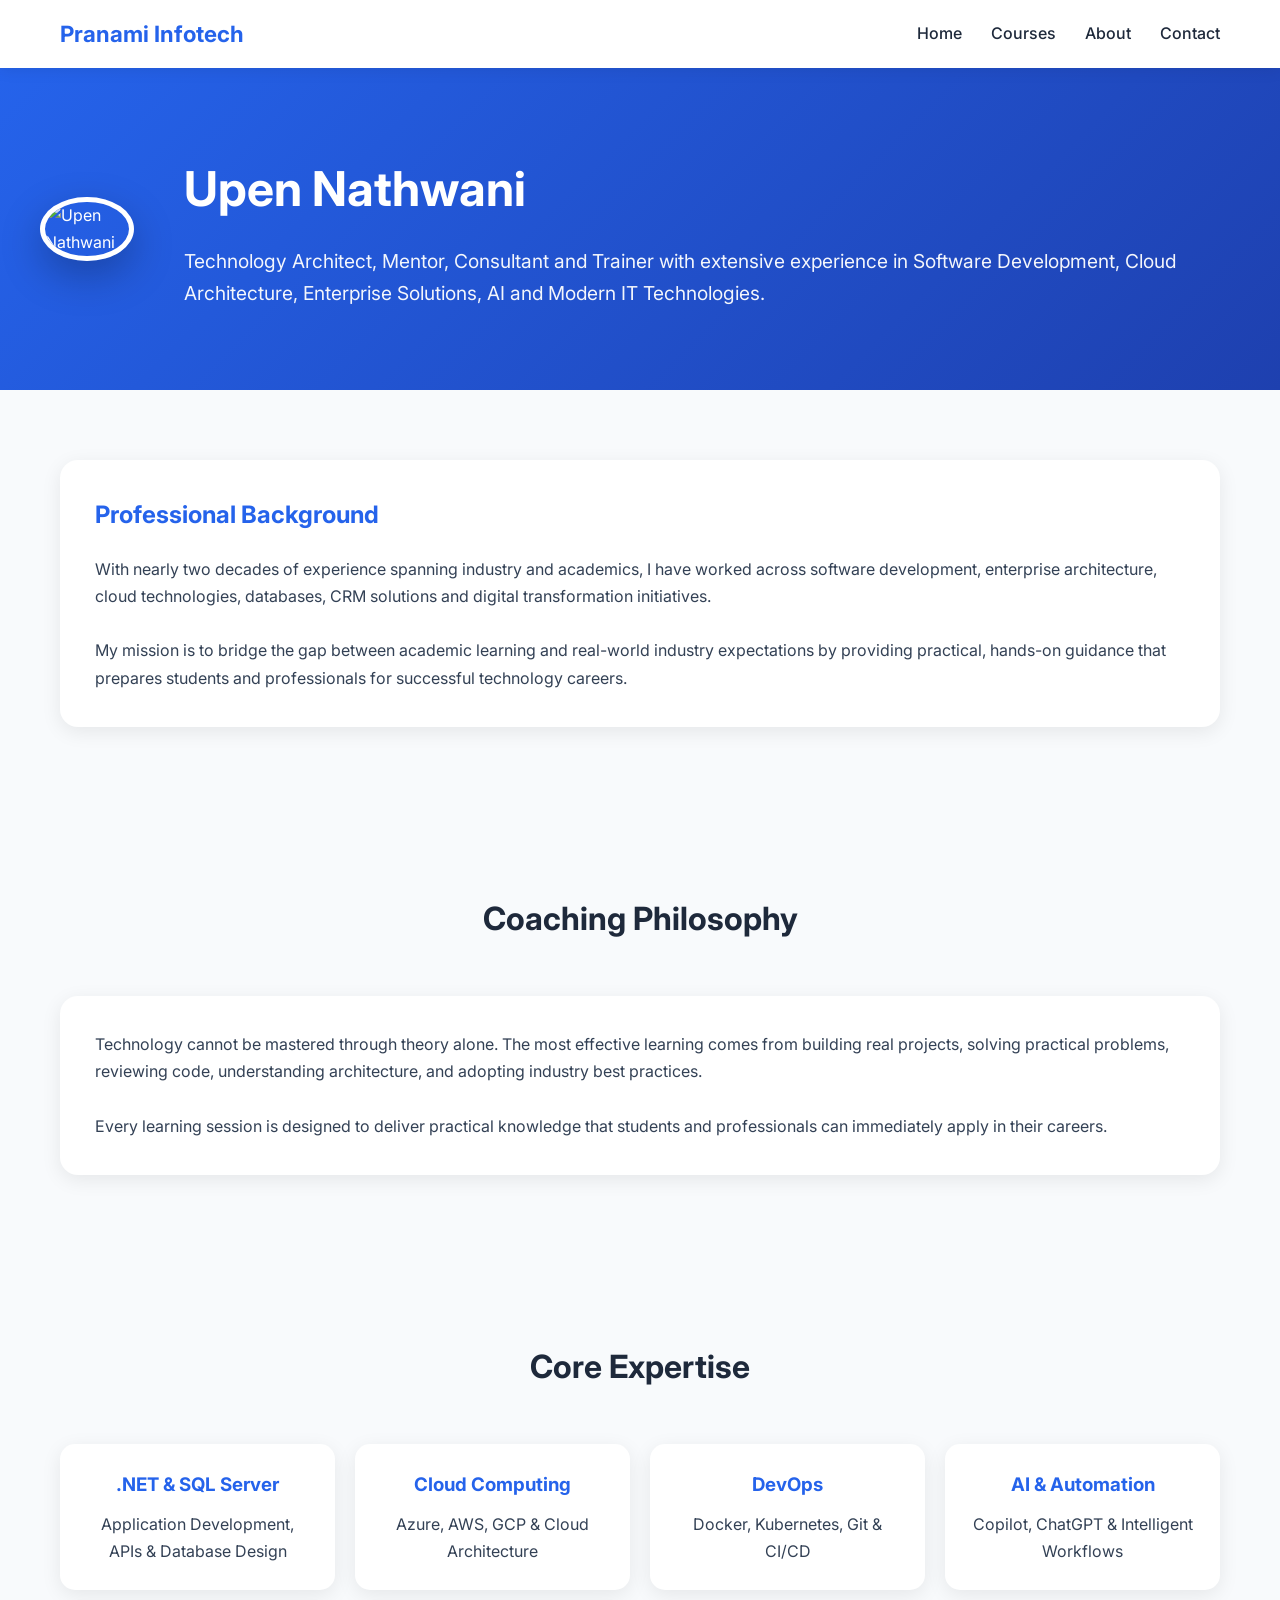
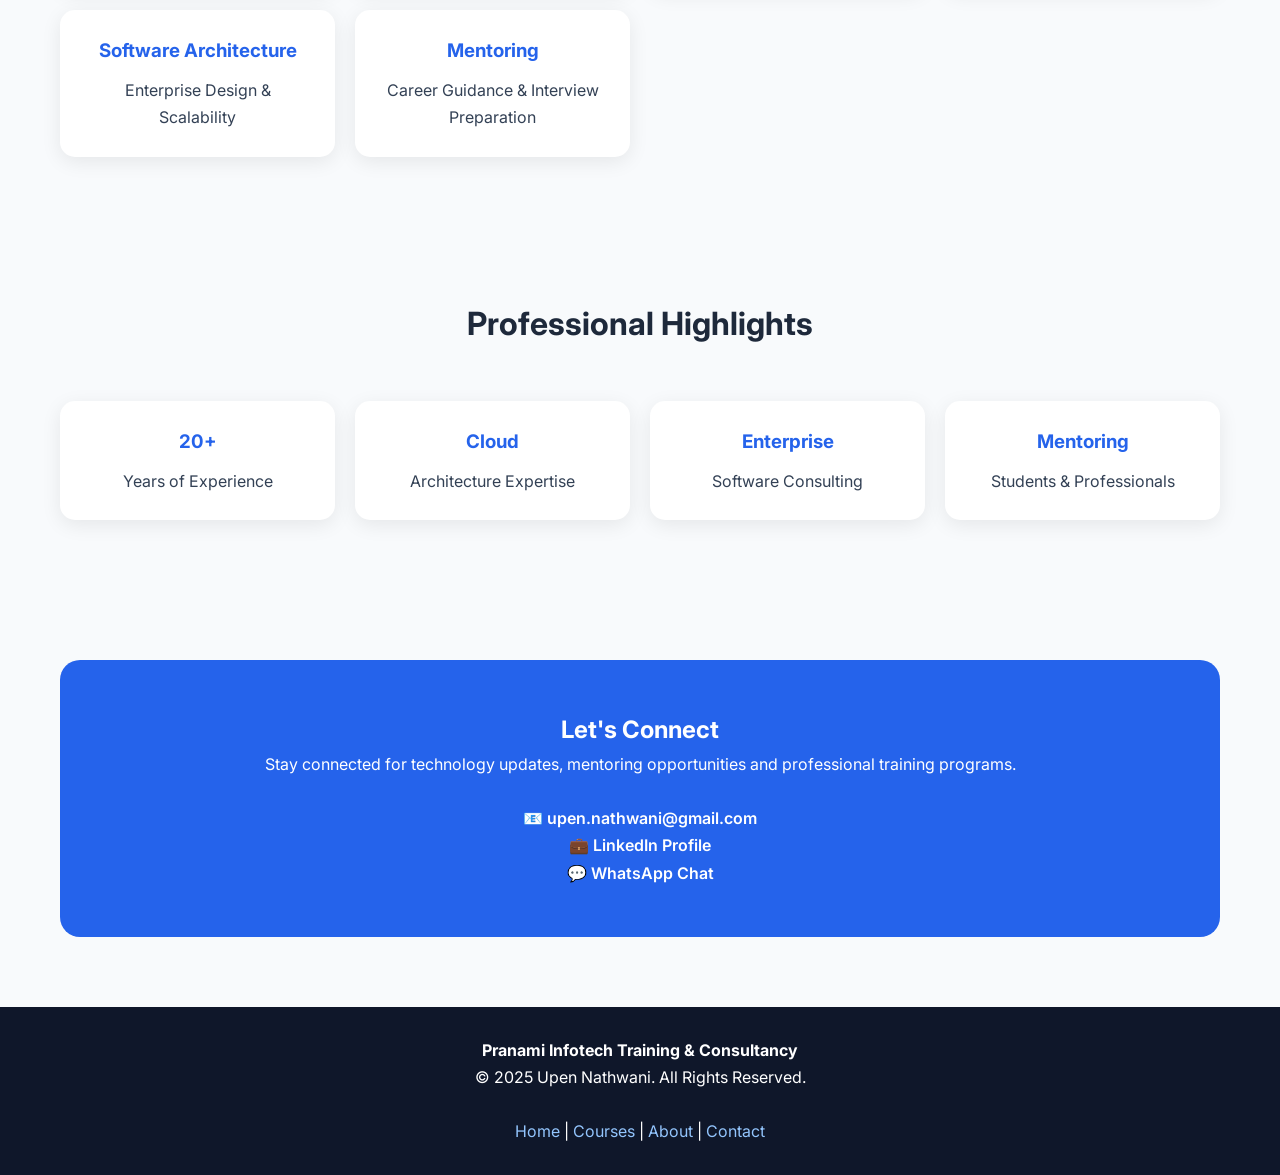
==== index.html @ ad92a818 "Rename index to index.html" ====
<!DOCTYPE html>
<html lang="en">

<head>
<meta charset="UTF-8">
<meta name="viewport" content="width=device-width, initial-scale=1.0">

<title>About Upen Nathwani | Pranami Infotech</title>

<link href="https://fonts.googleapis.com/css2?family=Inter:wght@300;400;500;600;700&display=swap" rel="stylesheet">

<style>

*{
    margin:0;
    padding:0;
    box-sizing:border-box;
}

body{
    font-family:'Inter',sans-serif;
    background:#f8fafc;
    color:#334155;
    line-height:1.7;
}

.navbar{
    background:#ffffff;
    box-shadow:0 2px 15px rgba(0,0,0,.08);
    position:sticky;
    top:0;
    z-index:1000;
}

.nav-container{
    max-width:1200px;
    margin:auto;
    padding:15px 20px;
    display:flex;
    justify-content:space-between;
    align-items:center;
}

.logo{
    font-size:1.4rem;
    font-weight:700;
    color:#2563eb;
}

.nav-links a{
    text-decoration:none;
    margin-left:25px;
    color:#1e293b;
    font-weight:500;
}

.nav-links a:hover{
    color:#2563eb;
}

.hero{
    background:linear-gradient(135deg,#2563eb,#1e40af);
    color:white;
    padding:80px 20px;
}

.hero-container{
    max-width:1200px;
    margin:auto;
    display:flex;
    align-items:center;
    gap:50px;
}

.profile-image img{
    width:280px;
    height:280px;
    object-fit:cover;
    border-radius:50%;
    border:5px solid white;
    box-shadow:0 15px 40px rgba(0,0,0,.25);
}

.hero-content h1{
    font-size:3rem;
    margin-bottom:15px;
}

.hero-content p{
    font-size:1.2rem;
    opacity:.95;
}

.section{
    max-width:1200px;
    margin:auto;
    padding:70px 20px;
}

.section-title{
    text-align:center;
    margin-bottom:50px;
    color:#1e293b;
    font-size:2rem;
}

.card{
    background:white;
    padding:35px;
    border-radius:18px;
    box-shadow:0 5px 20px rgba(0,0,0,.08);
    margin-bottom:25px;
}

.card h2{
    margin-bottom:20px;
    color:#2563eb;
}

.skills-grid{
    display:grid;
    grid-template-columns:repeat(auto-fit,minmax(250px,1fr));
    gap:20px;
}

.skill-card{
    background:white;
    padding:25px;
    border-radius:15px;
    text-align:center;
    box-shadow:0 5px 20px rgba(0,0,0,.08);
    transition:.3s;
}

.skill-card:hover{
    transform:translateY(-6px);
}

.skill-card h3{
    color:#2563eb;
    margin-bottom:10px;
}

.timeline{
    display:grid;
    grid-template-columns:repeat(auto-fit,minmax(200px,1fr));
    gap:20px;
}

.timeline-box{
    background:#ffffff;
    padding:25px;
    text-align:center;
    border-radius:15px;
    box-shadow:0 5px 20px rgba(0,0,0,.08);
}

.timeline-box h3{
    color:#2563eb;
    margin-bottom:10px;
}

.contact-section{
    background:#2563eb;
    color:white;
    text-align:center;
    border-radius:20px;
    padding:50px 20px;
}

.contact-section a{
    color:white;
    text-decoration:none;
    font-weight:600;
}

footer{
    background:#0f172a;
    color:white;
    text-align:center;
    padding:30px;
}

footer a{
    color:#93c5fd;
    text-decoration:none;
}

@media(max-width:768px){

.hero-container{
    flex-direction:column;
    text-align:center;
}

.hero-content h1{
    font-size:2rem;
}

.nav-container{
    flex-direction:column;
}

.nav-links{
    margin-top:10px;
}

.nav-links a{
    margin:0 8px;
}

.profile-image img{
    width:220px;
    height:220px;
}
}

</style>
</head>

<body>

<nav class="navbar">
    <div class="nav-container">
        <div class="logo">Pranami Infotech</div>

        <div class="nav-links">
            <a href="index.html">Home</a>
            <a href="lessons.html">Courses</a>
            <a href="about.html">About</a>
            <a href="contact.html">Contact</a>
        </div>
    </div>
</nav>

<section class="hero">

<div class="hero-container">

<div class="profile-image">
    <img src="Upen.jpg" alt="Upen Nathwani">
</div>

<div class="hero-content">
    <h1>Upen Nathwani</h1>
    <p>
        Technology Architect, Mentor, Consultant and Trainer
        with extensive experience in Software Development,
        Cloud Architecture, Enterprise Solutions, AI and Modern IT Technologies.
    </p>
</div>

</div>

</section>

<section class="section">

<div class="card">

<h2>Professional Background</h2>

<p>
With nearly two decades of experience spanning industry and academics,
I have worked across software development, enterprise architecture,
cloud technologies, databases, CRM solutions and digital transformation initiatives.
</p>

<br>

<p>
My mission is to bridge the gap between academic learning and real-world
industry expectations by providing practical, hands-on guidance that prepares
students and professionals for successful technology careers.
</p>

</div>

</section>

<section class="section">

<h2 class="section-title">Coaching Philosophy</h2>

<div class="card">

<p>
Technology cannot be mastered through theory alone.
The most effective learning comes from building real projects,
solving practical problems, reviewing code, understanding architecture,
and adopting industry best practices.
</p>

<br>

<p>
Every learning session is designed to deliver practical knowledge
that students and professionals can immediately apply in their careers.
</p>

</div>

</section>

<section class="section">

<h2 class="section-title">Core Expertise</h2>

<div class="skills-grid">

<div class="skill-card">
    <h3>.NET & SQL Server</h3>
    <p>Application Development, APIs & Database Design</p>
</div>

<div class="skill-card">
    <h3>Cloud Computing</h3>
    <p>Azure, AWS, GCP & Cloud Architecture</p>
</div>

<div class="skill-card">
    <h3>DevOps</h3>
    <p>Docker, Kubernetes, Git & CI/CD</p>
</div>

<div class="skill-card">
    <h3>AI & Automation</h3>
    <p>Copilot, ChatGPT & Intelligent Workflows</p>
</div>

<div class="skill-card">
    <h3>Software Architecture</h3>
    <p>Enterprise Design & Scalability</p>
</div>

<div class="skill-card">
    <h3>Mentoring</h3>
    <p>Career Guidance & Interview Preparation</p>
</div>

</div>

</section>

<section class="section">

<h2 class="section-title">Professional Highlights</h2>

<div class="timeline">

<div class="timeline-box">
    <h3>20+</h3>
    <p>Years of Experience</p>
</div>

<div class="timeline-box">
    <h3>Cloud</h3>
    <p>Architecture Expertise</p>
</div>

<div class="timeline-box">
    <h3>Enterprise</h3>
    <p>Software Consulting</p>
</div>

<div class="timeline-box">
    <h3>Mentoring</h3>
    <p>Students & Professionals</p>
</div>

</div>

</section>

<section class="section">

<div class="contact-section">

<h2>Let's Connect</h2>

<p>
Stay connected for technology updates, mentoring opportunities
and professional training programs.
</p>

<br>

<p>
📧 <a href="mailto:upen.nathwani@gmail.com">upen.nathwani@gmail.com</a>
</p>

<p>
💼 <a href="https://www.linkedin.com/in/upen-nathwani/" target="_blank">
LinkedIn Profile
</a>
</p>

<p>
💬 <a href="https://wa.me/919409413838" target="_blank">
WhatsApp Chat
</a>
</p>

</div>

</section>

<footer>

<p>
<strong>Pranami Infotech Training & Consultancy</strong><br>
© 2025 Upen Nathwani. All Rights Reserved.
</p>

<br>

<p>
<a href="index.html">Home</a> |
<a href="lessons.html">Courses</a> |
<a href="about.html">About</a> |
<a href="contact.html">Contact</a>
</p>

</footer>

</body>
</html>
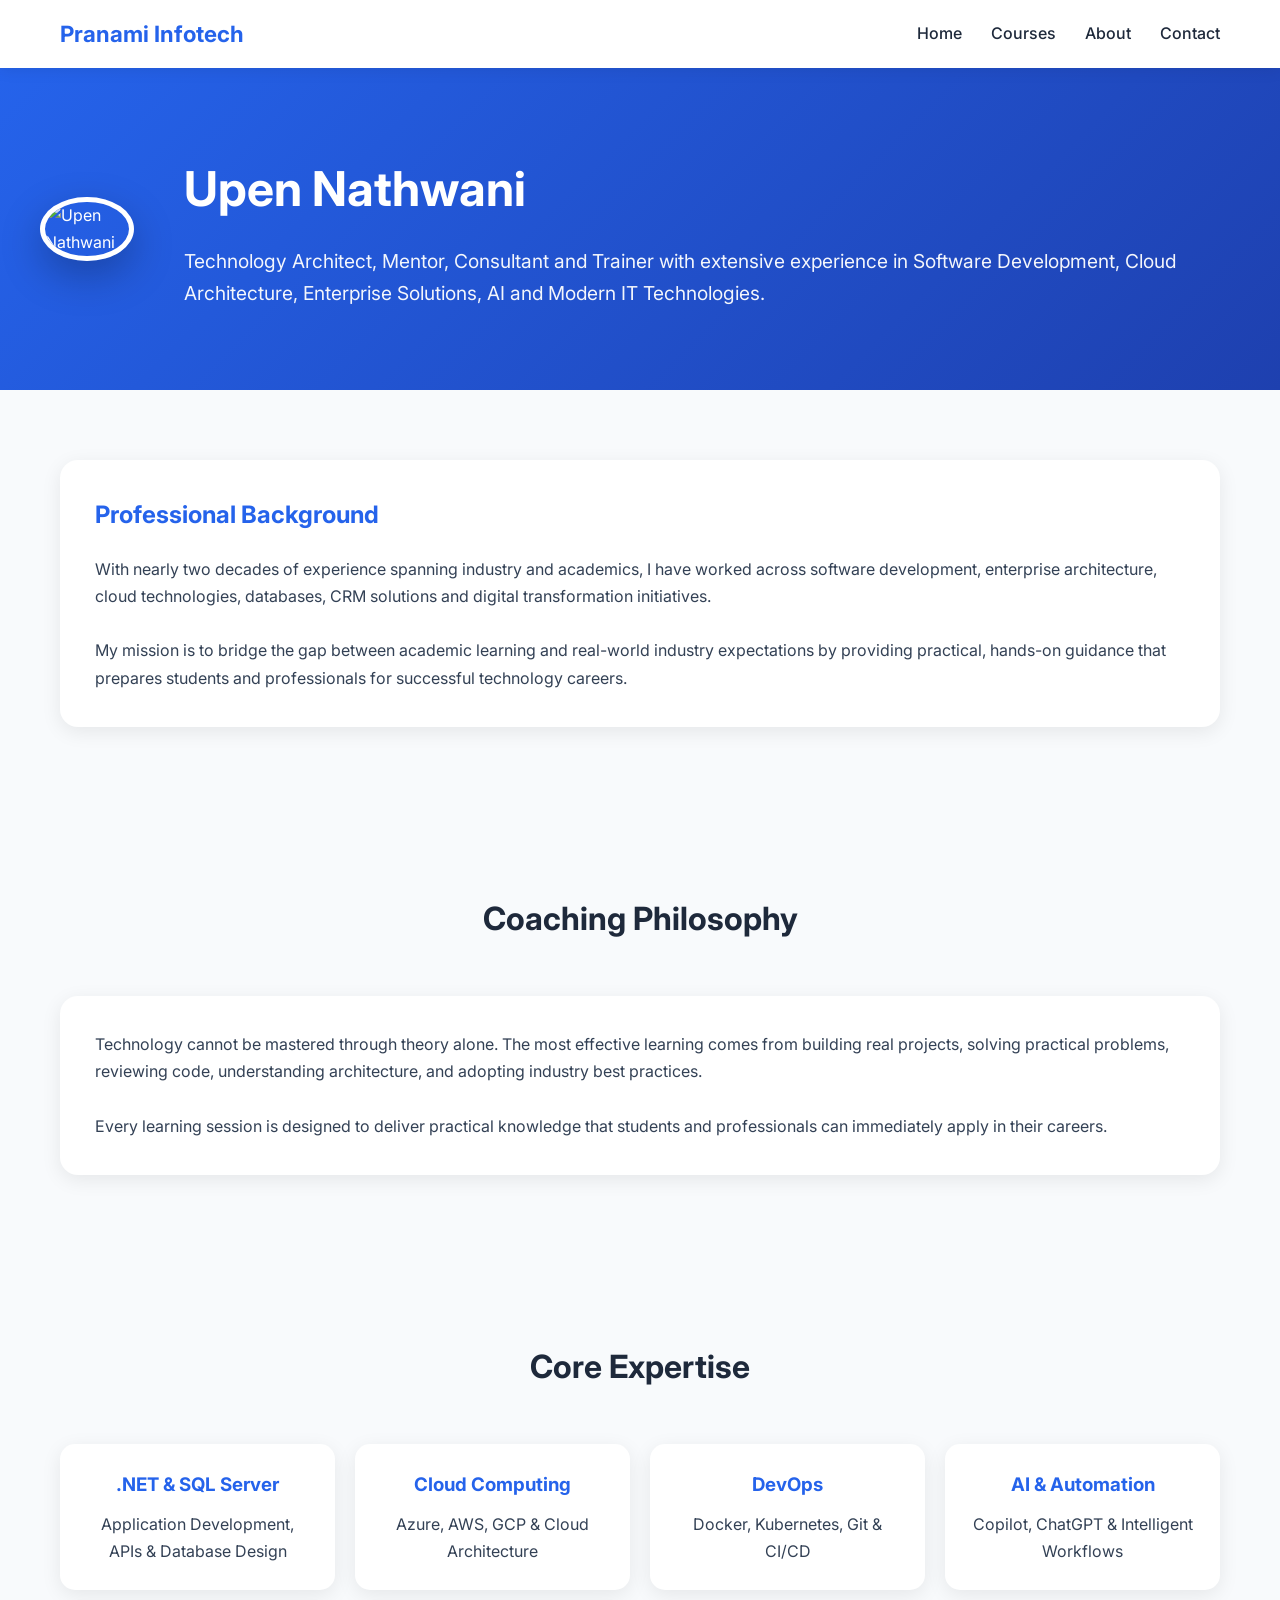
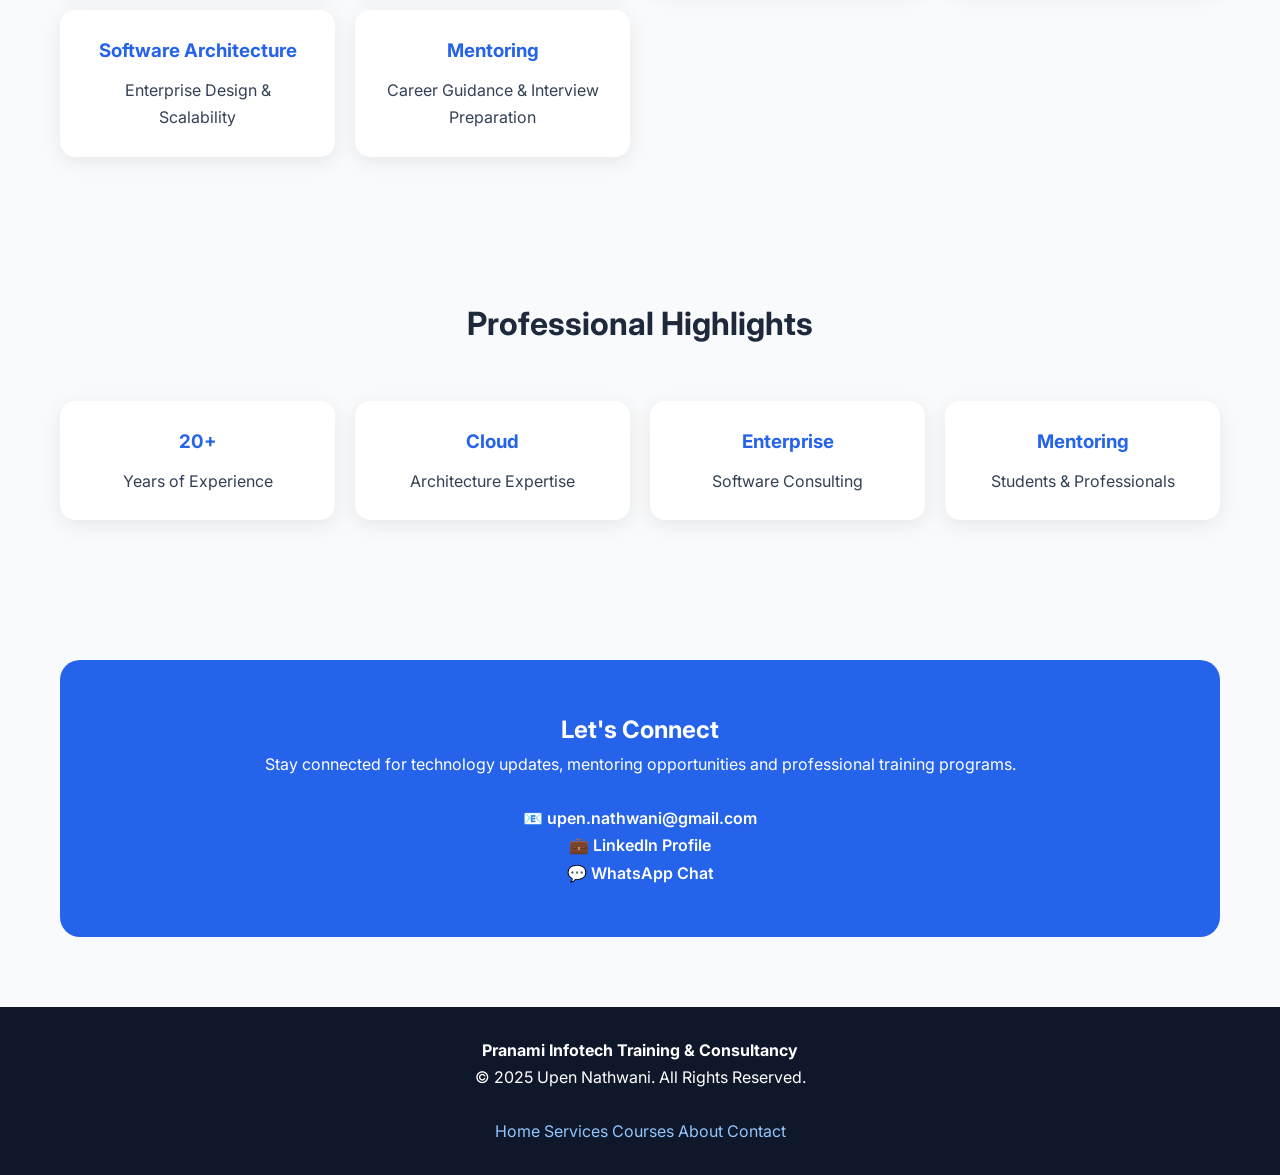
==== commit b4517723: "Update footer links in index.html" ====
--- a/index.html
+++ b/index.html
@@ -415,9 +415,10 @@
 <br>
 
 <p>
-<a href="index.html">Home</a> |
-<a href="lessons.html">Courses</a> |
-<a href="about.html">About</a> |
+<a href="index.html">Home</a>
+<a href="services.html">Services</a>
+<a href="lessons.html">Courses</a>
+<a href="about.html">About</a>
 <a href="contact.html">Contact</a>
 </p>
 
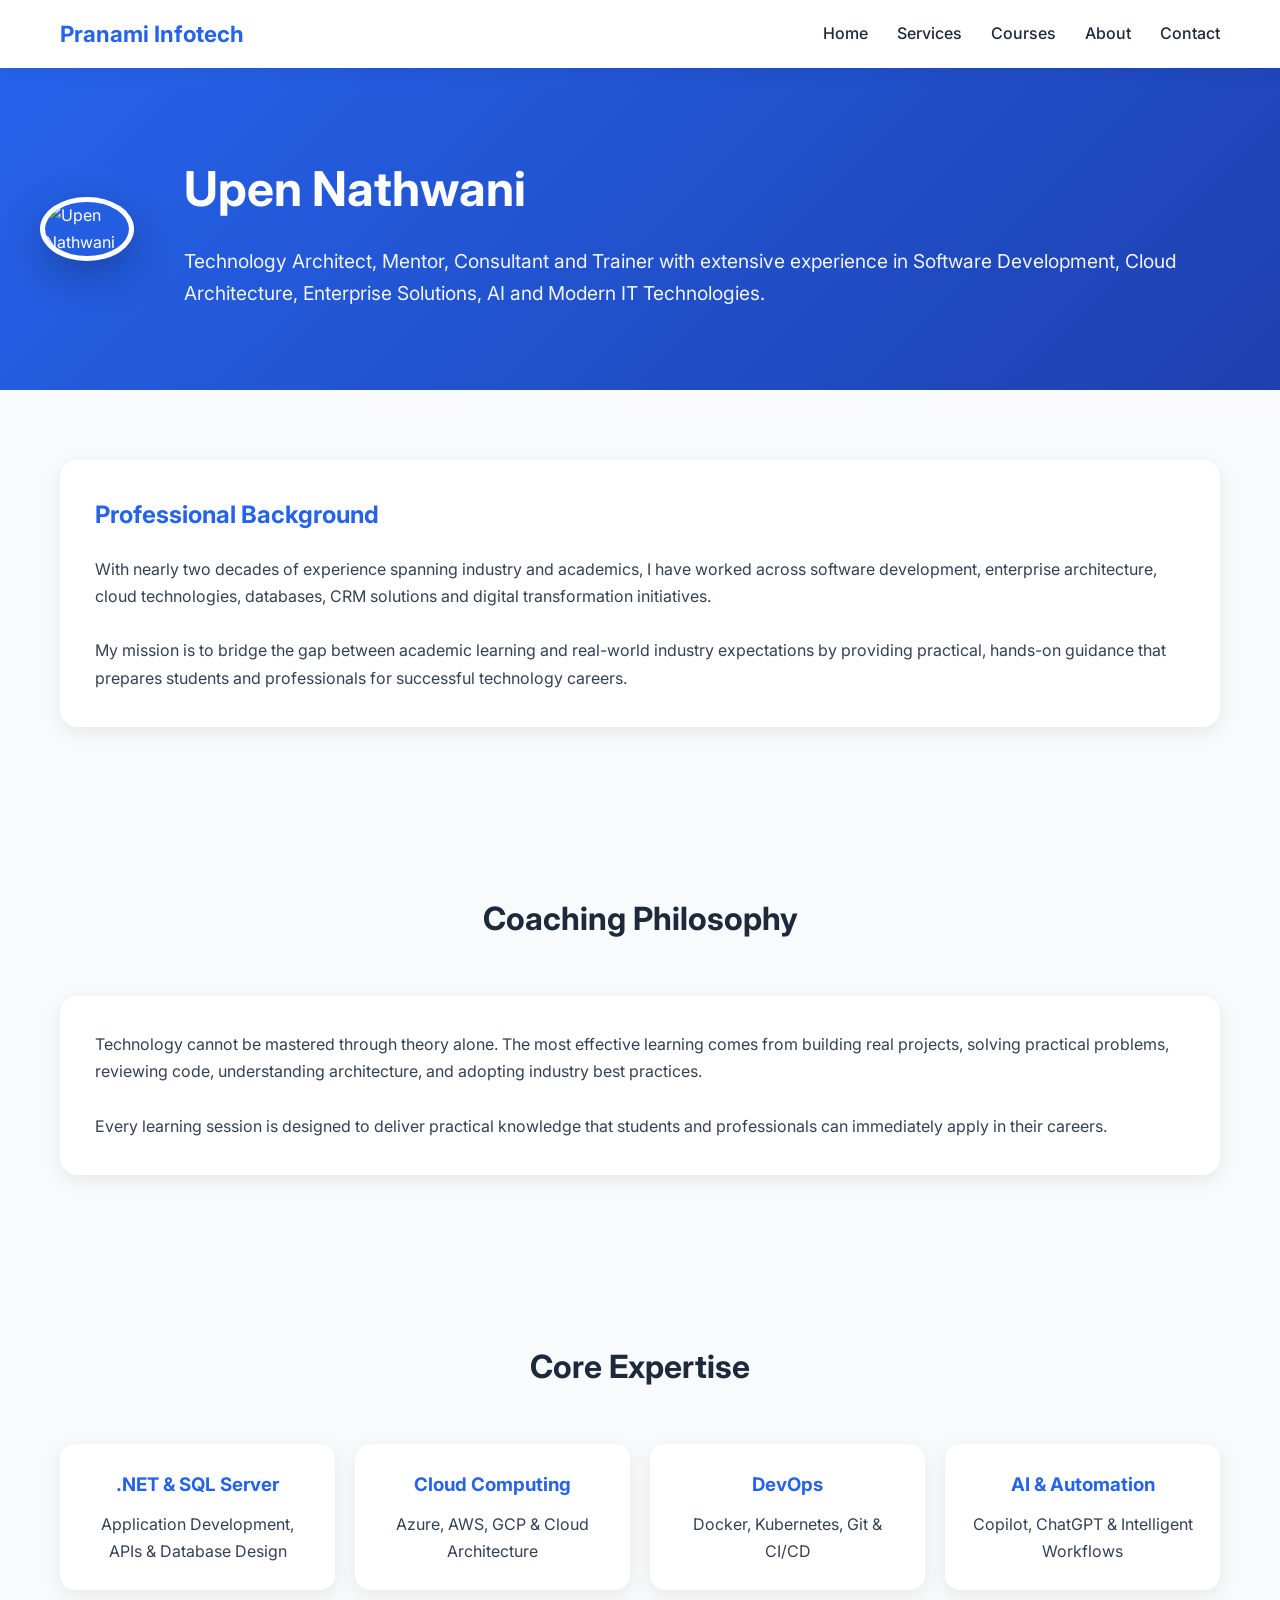
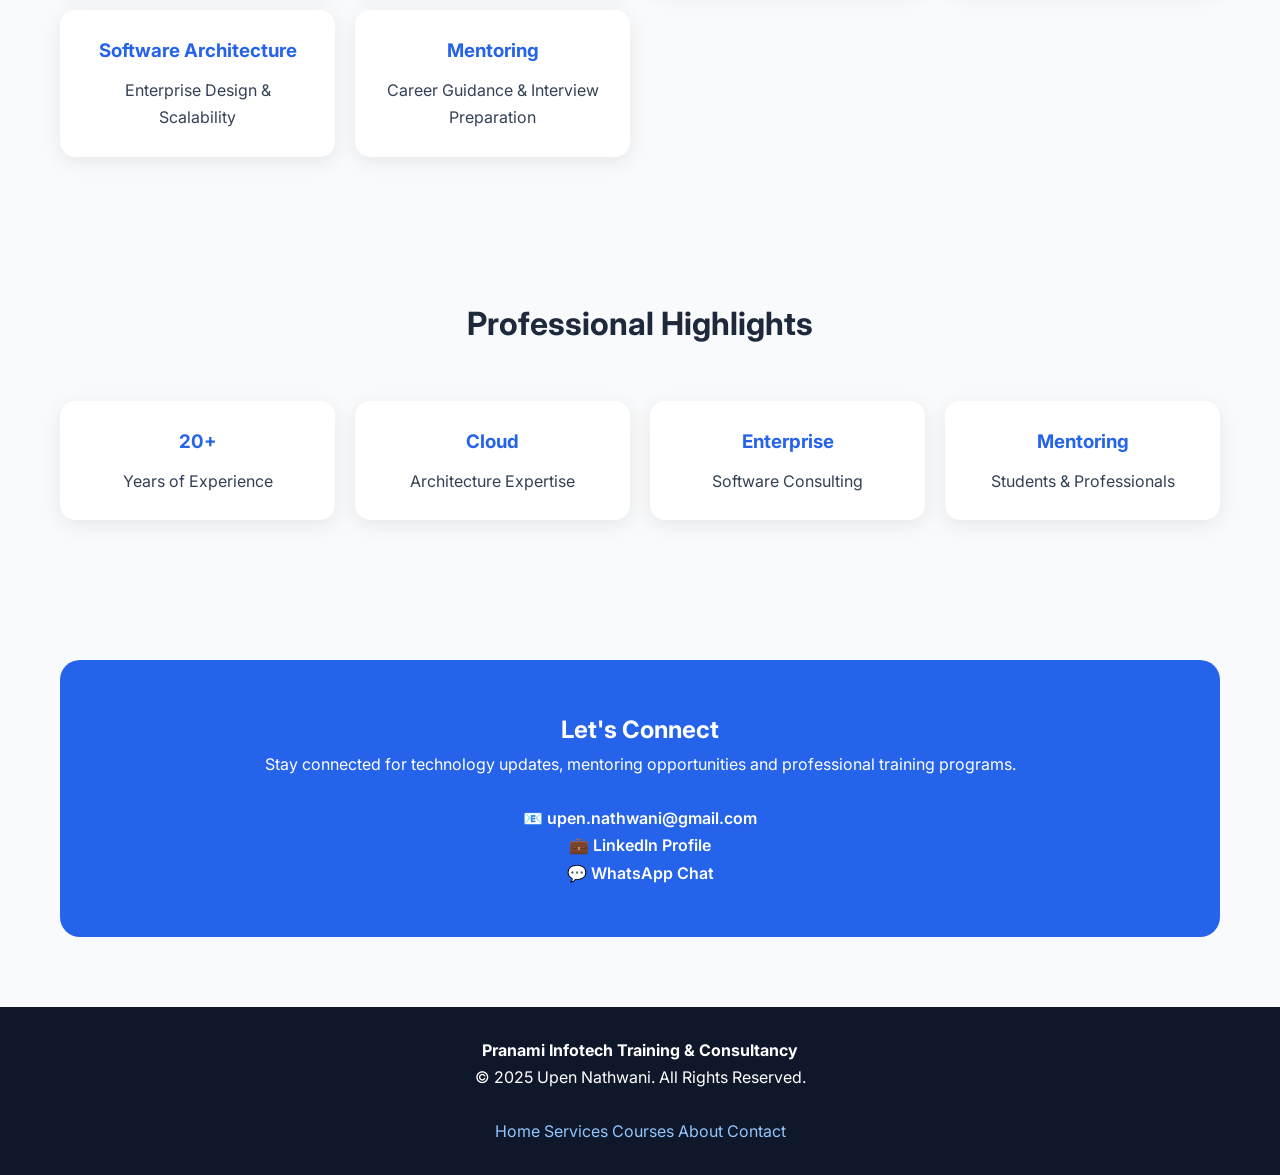
==== commit 5fb37eb6: "Fix indentation in navbar logo section" ====
--- a/index.html
+++ b/index.html
@@ -222,10 +222,11 @@
 
 <nav class="navbar">
     <div class="nav-container">
-        <div class="logo">Pranami Infotech</div>
-
+        <div class="logo">Pranami Infotech</div>        
+        
         <div class="nav-links">
             <a href="index.html">Home</a>
+            <a href="services.html">Services</a>
             <a href="lessons.html">Courses</a>
             <a href="about.html">About</a>
             <a href="contact.html">Contact</a>
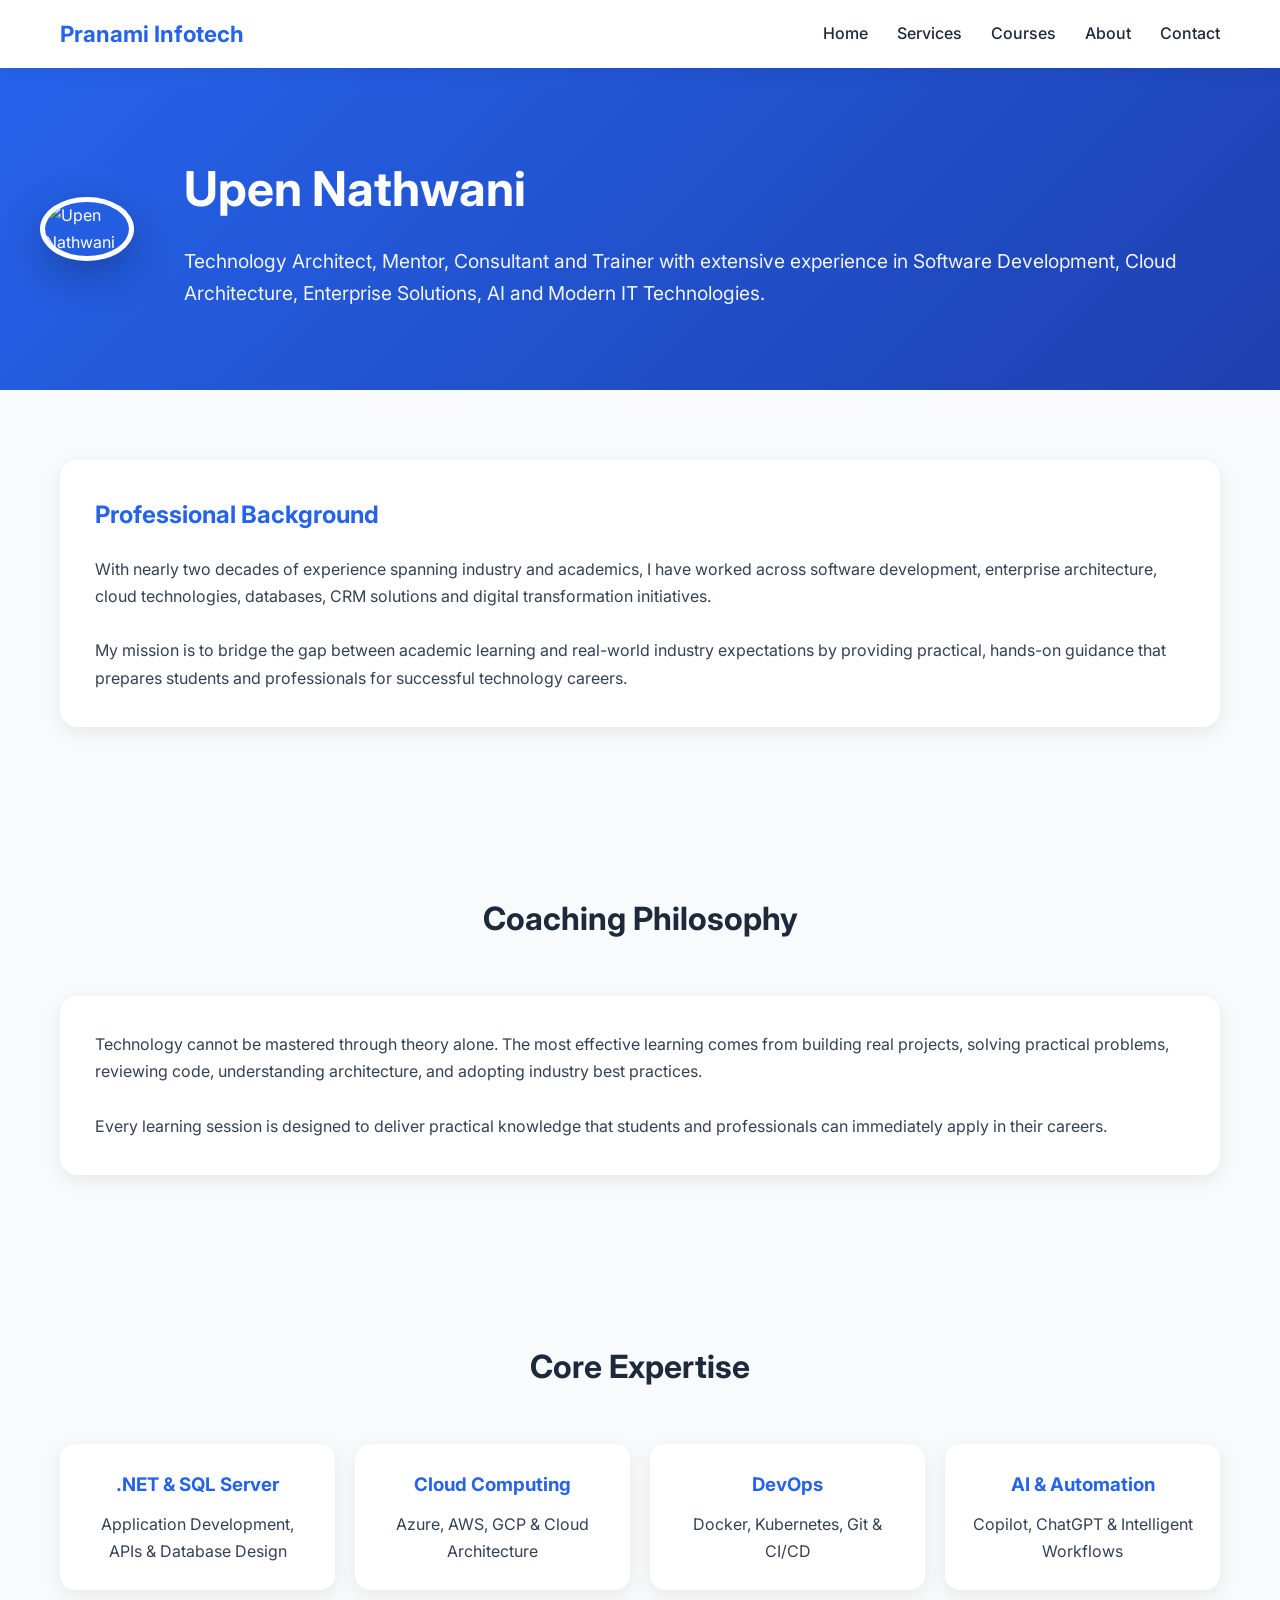
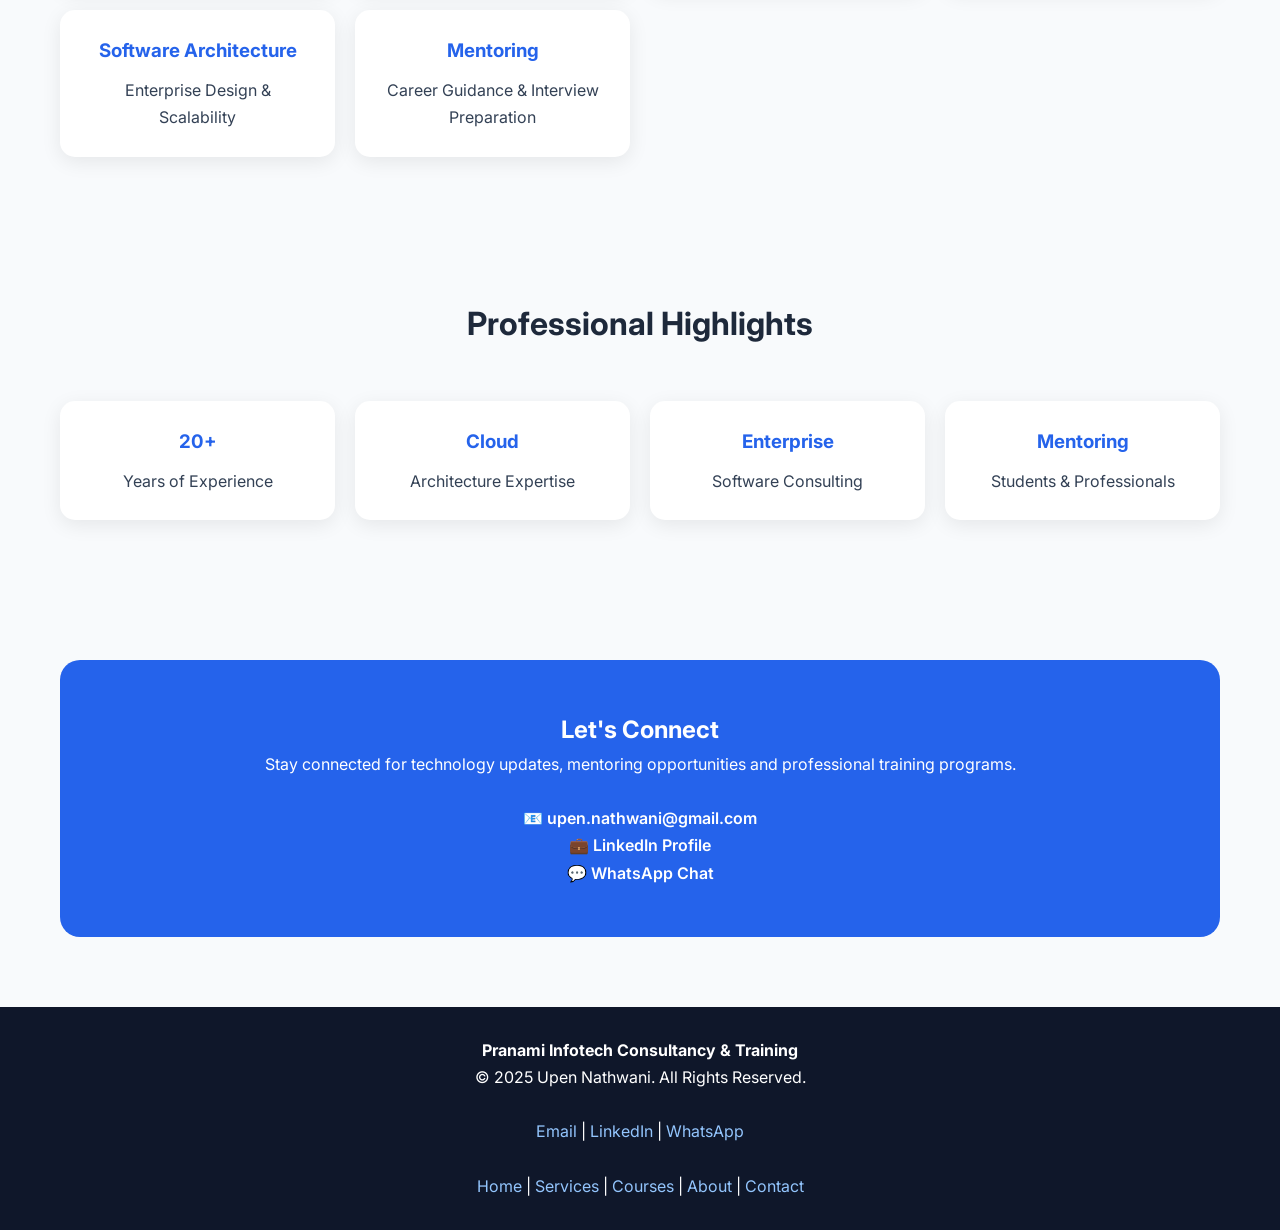
==== commit 181b7b81: "Refactor footer section in index.html" ====
--- a/index.html
+++ b/index.html
@@ -406,22 +406,33 @@
 
 </section>
 
-<footer>
-
-<p>
-<strong>Pranami Infotech Training & Consultancy</strong><br>
-© 2025 Upen Nathwani. All Rights Reserved.
-</p>
-
-<br>
-
-<p>
-<a href="index.html">Home</a>
-<a href="services.html">Services</a>
-<a href="lessons.html">Courses</a>
-<a href="about.html">About</a>
-<a href="contact.html">Contact</a>
-</p>
+    <footer>
+
+    <p>
+        <strong>Pranami Infotech Consultancy & Training</strong>
+    </p>
+
+    <p>
+        © 2025 Upen Nathwani. All Rights Reserved.
+    </p>
+
+    <br>
+
+    <p>
+        <a href="mailto:upen.nathwani@gmail.com">Email</a> |
+        <a href="https://www.linkedin.com/in/upen-nathwani/" target="_blank">LinkedIn</a> |
+        <a href="https://wa.me/919409413838" target="_blank">WhatsApp</a>
+    </p>
+
+    <br>
+
+    <p>
+        <a href="index.html">Home</a> |
+        <a href="services.html">Services</a> |
+        <a href="lessons.html">Courses</a> |
+        <a href="about.html">About</a> |
+        <a href="contact.html">Contact</a>
+    </p>
 
 </footer>
 
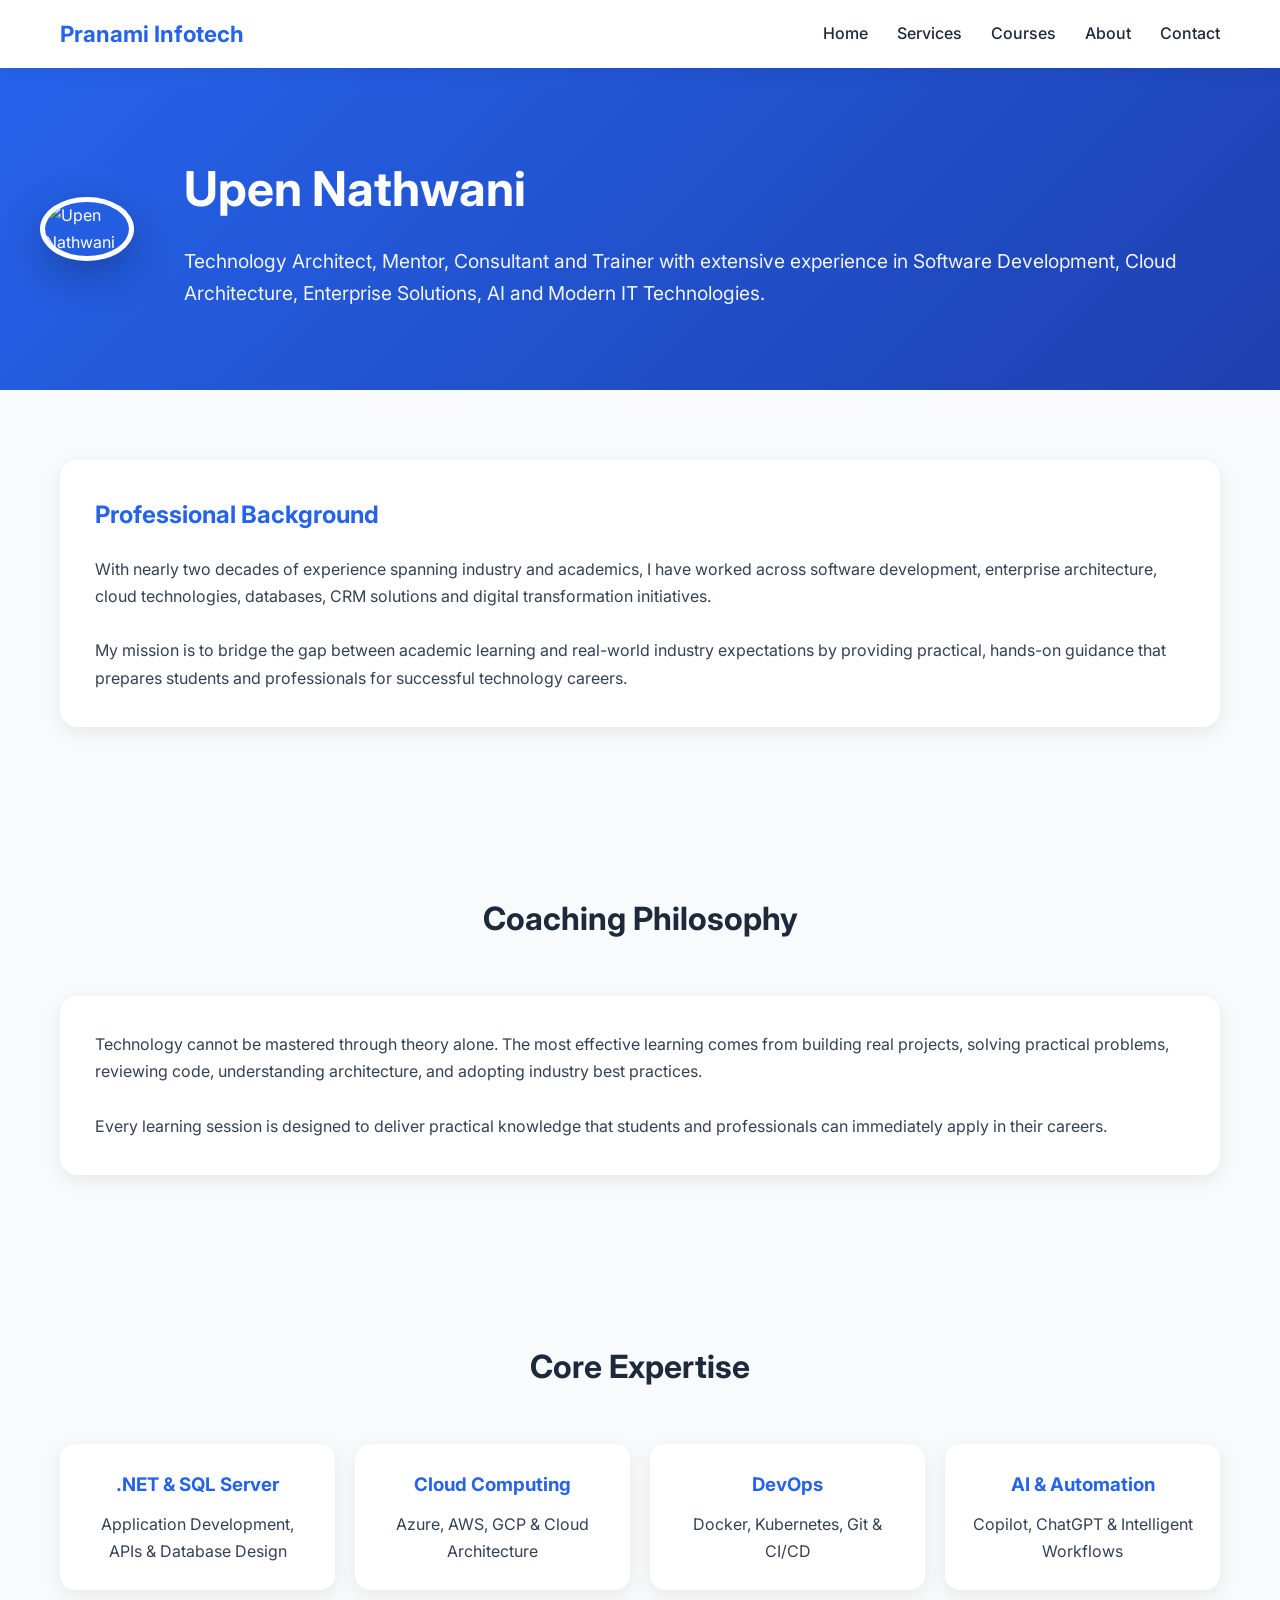
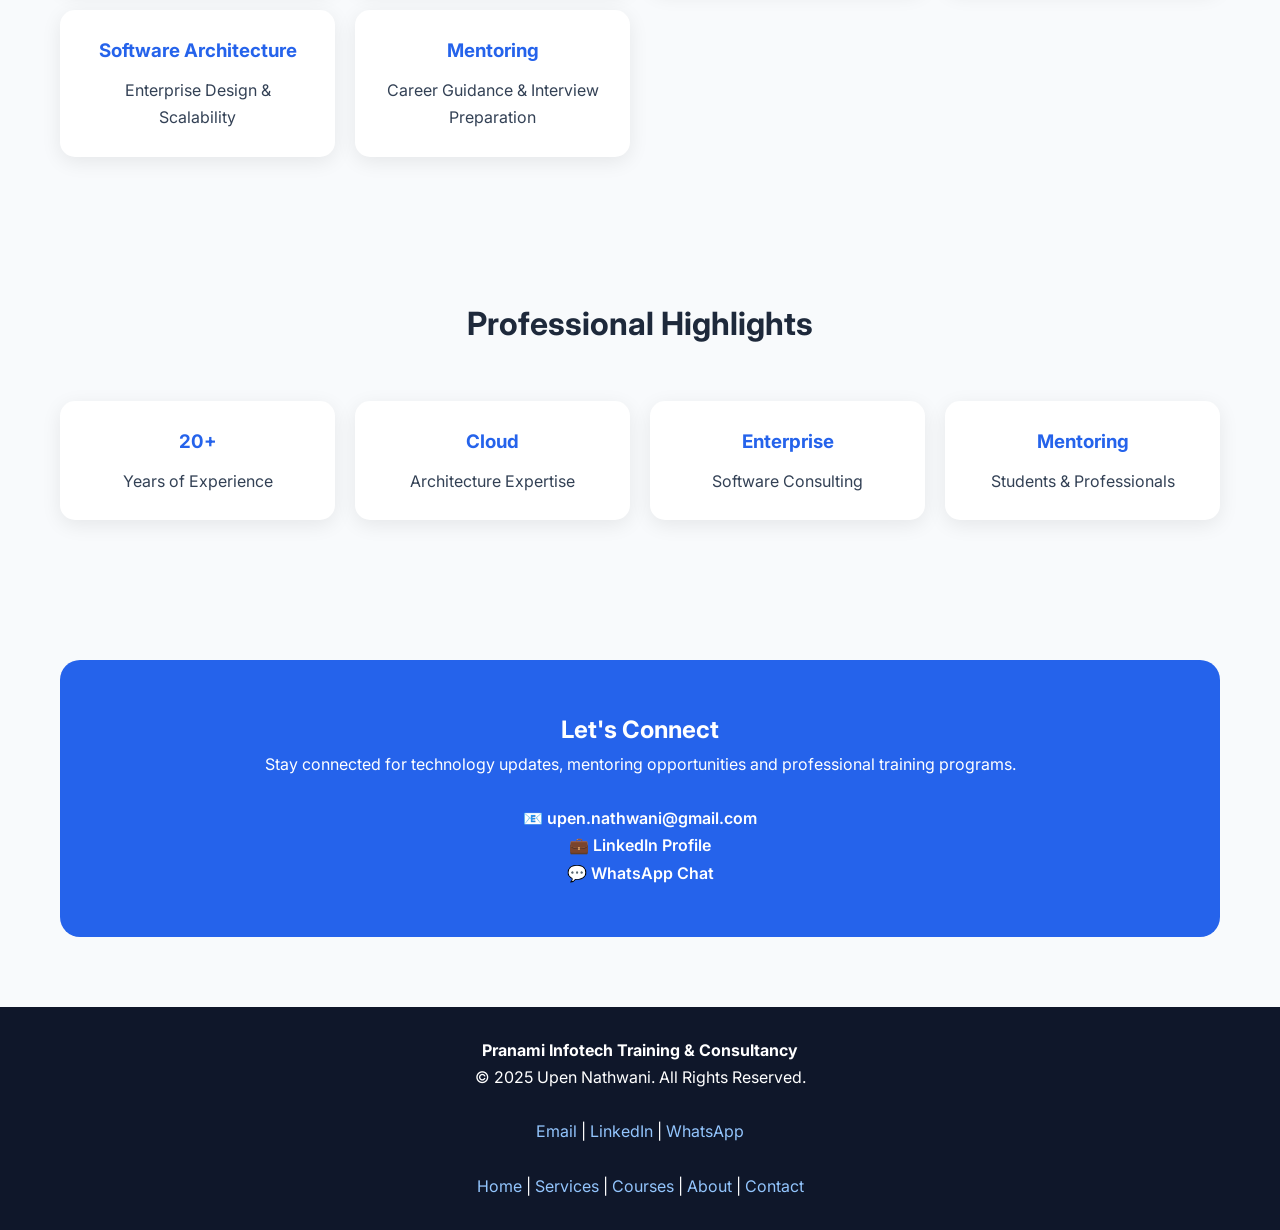
==== commit 79b2bb8e: "Fix footer company name and section closing tag" ====
--- a/index.html
+++ b/index.html
@@ -404,12 +404,12 @@
 
 </div>
 
-</section>
+</section>  
 
     <footer>
 
     <p>
-        <strong>Pranami Infotech Consultancy & Training</strong>
+        <strong>Pranami Infotech Training & Consultancy</strong>
     </p>
 
     <p>
